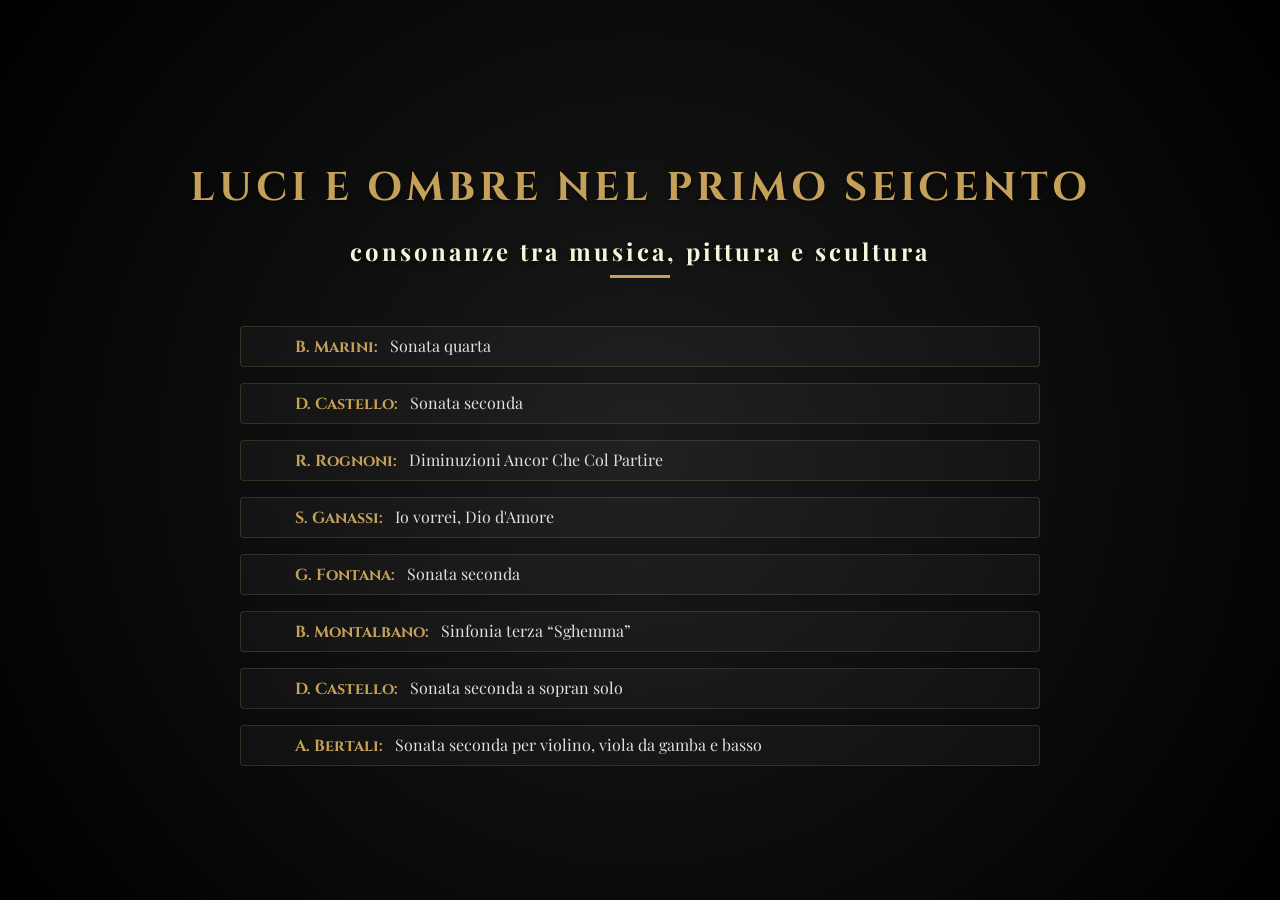
==== index.html @ 5bf4fe35 "first commit" ====
<!封装 id="main" class="presentation-menu">
<!DOCTYPE html>


<html lang="it">
<head>
  <meta charset="utf-8">
  <meta name="viewport" content="width=device-width, initial-scale=1, viewport-fit=cover">
  <title>Pittura Barocca – Presentazione Musicale</title>
  <link rel="preconnect" href="https://fonts.googleapis.com">
  <link rel="preconnect" href="https://fonts.gstatic.com" crossorigin>
  <link href="https://fonts.googleapis.com/css2?family=Cinzel:wght@400;700&family=Playfair+Display:ital,wght@0,400;1,700&display=swap" rel="stylesheet">
  
  <style>
    :root {
      --pergamena: #F5F5DC;
      --gold: #c5a059;
      --dark-bg: #0f0f0f;
      --text-color: #e0e0e0;
    }

    body {
      margin: 0;
      padding: 0;
      background: radial-gradient(circle at center, #1a1a1a 0%, #000 100%);
      color: var(--text-color);
      font-family: 'Playfair Display', serif;
      min-height: 100vh;
      display: flex;
      flex-direction: column;
      align-items: center;
      justify-content: center;
    }

    header {
      text-align: center;
      margin-bottom: 3rem;
    }

    h1 {
      font-family: 'Cinzel', serif;
      font-size: 2.5rem;
      letter-spacing: 4px;
      color: var(--gold);
      text-transform: uppercase;
      margin-bottom: 0.5rem;
      text-shadow: 0 2px 4px rgba(0,0,0,0.5);
    }

    h2 {
      font-family: 'Playfair Display', serif;
      font-size: 1.5rem;
      letter-spacing: 3px;
      color: var(--pergamena);
      text-transform: lowercase;
      margin-bottom: 0.5rem;
      text-shadow: 0 2px 4px rgba(0,0,0,0.5);
    }

    .divider {
      width: 60px;
      height: 3px;
      background-color: var(--gold);
      margin: 0 auto;
    }

    #main {
      width: 90%;
      max-width: 800px;
      display: grid;
      grid-template-columns: 1fr;
      gap: 1rem;
    }

    #main p {
      margin: 0;
      padding: 0;
    }

    #main a {
      display: block;
      padding: 0.5rem 2rem;
      color: var(--text-color);
      text-decoration: none;
      background: rgba(255, 255, 255, 0.03);
      border: 1px solid rgba(197, 160, 89, 0.2);
      border-radius: 4px;
      transition: all 0.4s cubic-bezier(0.25, 0.8, 0.25, 1);
      position: relative;
      overflow: hidden;
    }

    #main a:hover {
      background: rgba(197, 160, 89, 0.1);
      border-color: var(--gold);
      transform: translateX(10px);
      color: #fff;
    }

    #main a::before {
      content: '•';
      color: var(--gold);
      margin-right: 15px;
      opacity: 0;
      transition: opacity 0.3s;
    }

    #main a:hover::before {
      opacity: 1;
    }

    /* Effetto per il testo dell'autore */
    #main a b {
      color: var(--gold);
      font-family: 'Cinzel', serif;
      font-weight: 700;
      margin-right: 8px;
    }

    @media (max-width: 600px) {
      h1 { font-size: 1.8rem; }
      #main a { padding: 1rem; font-size: 0.9rem; }
    }
  </style>
</head>

<body>

<header>
  <h1>Luci e Ombre nel primo Seicento</h1>
  <h2>consonanze tra musica, pittura e scultura</h2>
  <div class="divider"></div>
</header>

<div id="main">
  <p><a href="index_1.html"><b>B. Marini:</b> Sonata quarta</a></p>
  <p><a href="index_2.html"><b>D. Castello:</b> Sonata seconda</a></p>
  <p><a href="index_3.html"><b>R. Rognoni:</b> Diminuzioni Ancor Che Col Partire</a></p>
  <p><a href="index_4.html"><b>S. Ganassi:</b> Io vorrei, Dio d'Amore</a></p>
  <p><a href="index_5.html"><b>G. Fontana:</b> Sonata seconda</a></p>
  <p><a href="index_6.html"><b>B. Montalbano:</b> Sinfonia terza “Sghemma”</a></p>
  <p><a href="index_7.html"><b>D. Castello:</b> Sonata seconda a sopran solo</a></p>
  <p><a href="index_8.html"><b>A. Bertali:</b> Sonata seconda per violino, viola da gamba e basso</a></p>
</div>

</body>
</html>
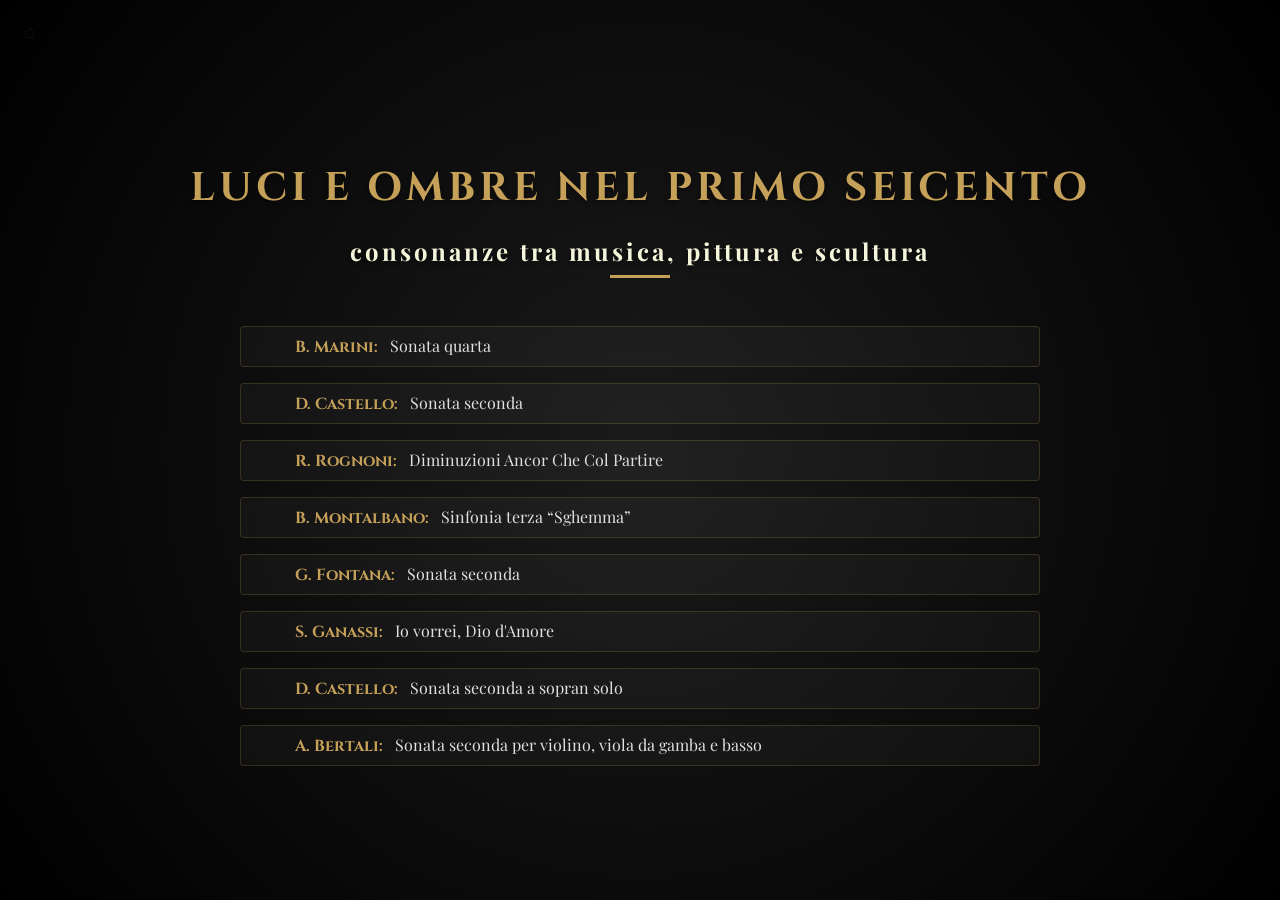
==== commit 1a519bc5: "re-order" ====
--- a/index.html
+++ b/index.html
@@ -121,11 +121,32 @@
       h1 { font-size: 1.8rem; }
       #main a { padding: 1rem; font-size: 0.9rem; }
     }
+    .to-main {
+        position: fixed;
+        top: 0;
+        left: 0;
+        width: 60px;   /* Area cliccabile */
+        height: 60px;
+        z-index: 9999; /* Sempre sopra tutto */
+        text-decoration: none;
+        display: flex;
+        align-items: center;
+        justify-content: center;
+        transition: opacity 0.3s ease;
+        opacity: 0.1;  /* Quasi invisibile */
+        color: var(--gold, #c5a059); /* Usa la variabile se l'hai definita, altrimenti un colore simile */
+        font-size: 1.2rem;
+    }
+    /* Diventa visibile solo quando ci passi sopra col mouse */
+    .to-main:hover {
+        opacity: 1;
+        background: rgba(0, 0, 0, 0.2); /* Un leggero velo per capire che è cliccabile */
+    }
   </style>
 </head>
 
 <body>
-
+<a href="main.png" class="to-main" title="main">&#8962;</a>
 <header>
   <h1>Luci e Ombre nel primo Seicento</h1>
   <h2>consonanze tra musica, pittura e scultura</h2>
@@ -136,9 +157,9 @@
   <p><a href="index_1.html"><b>B. Marini:</b> Sonata quarta</a></p>
   <p><a href="index_2.html"><b>D. Castello:</b> Sonata seconda</a></p>
   <p><a href="index_3.html"><b>R. Rognoni:</b> Diminuzioni Ancor Che Col Partire</a></p>
-  <p><a href="index_4.html"><b>S. Ganassi:</b> Io vorrei, Dio d'Amore</a></p>
+  <p><a href="index_4.html"><b>B. Montalbano:</b> Sinfonia terza “Sghemma”</a></p>
   <p><a href="index_5.html"><b>G. Fontana:</b> Sonata seconda</a></p>
-  <p><a href="index_6.html"><b>B. Montalbano:</b> Sinfonia terza “Sghemma”</a></p>
+  <p><a href="index_6.html"><b>S. Ganassi:</b> Io vorrei, Dio d'Amore</a></p>
   <p><a href="index_7.html"><b>D. Castello:</b> Sonata seconda a sopran solo</a></p>
   <p><a href="index_8.html"><b>A. Bertali:</b> Sonata seconda per violino, viola da gamba e basso</a></p>
 </div>
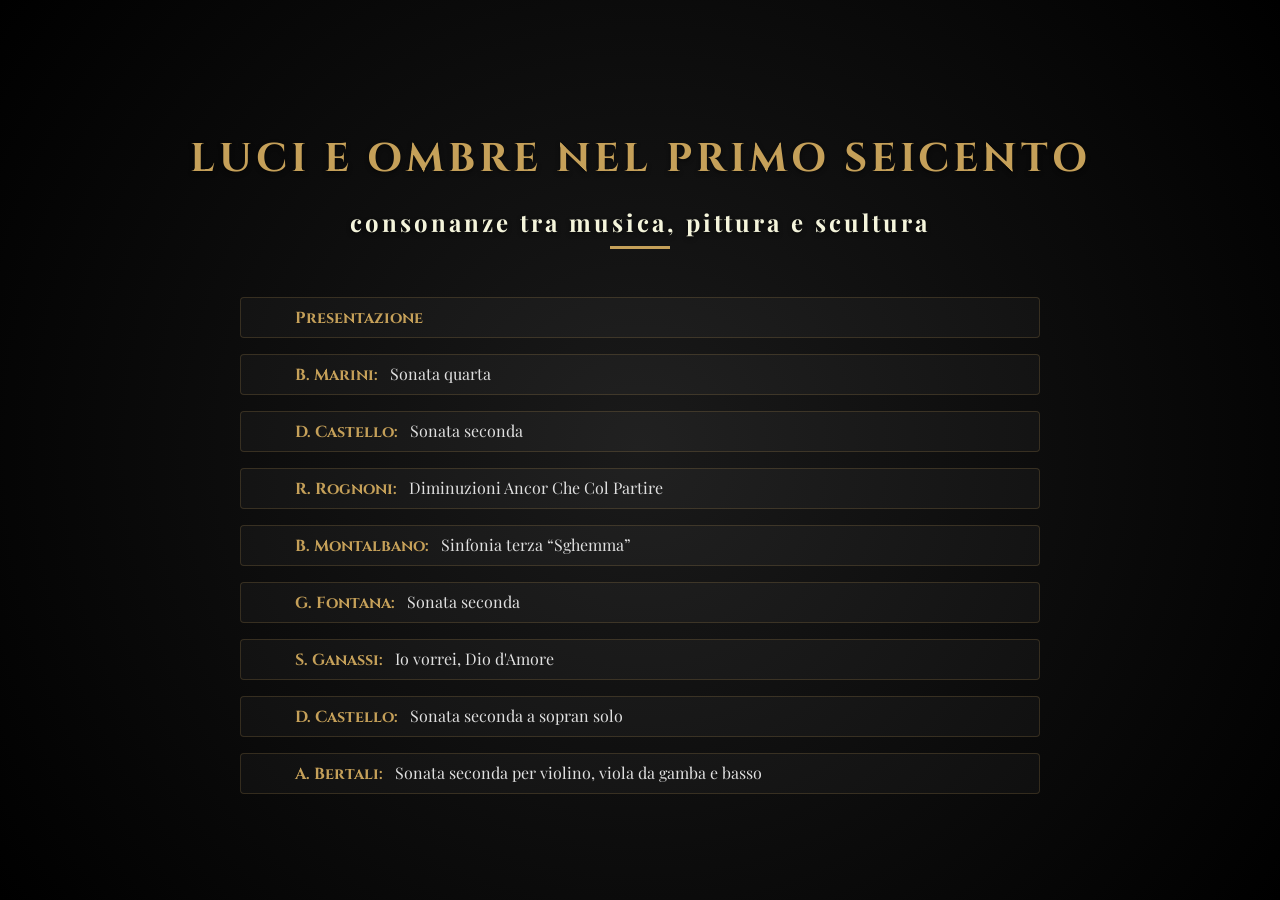
==== commit bfab7aa4: "split command and presentation" ====
--- a/index.html
+++ b/index.html
@@ -1,4 +1,3 @@
-<!封装 id="main" class="presentation-menu">
 <!DOCTYPE html>
 
 
@@ -121,32 +120,10 @@
       h1 { font-size: 1.8rem; }
       #main a { padding: 1rem; font-size: 0.9rem; }
     }
-    .to-main {
-        position: fixed;
-        top: 0;
-        left: 0;
-        width: 60px;   /* Area cliccabile */
-        height: 60px;
-        z-index: 9999; /* Sempre sopra tutto */
-        text-decoration: none;
-        display: flex;
-        align-items: center;
-        justify-content: center;
-        transition: opacity 0.3s ease;
-        opacity: 0.1;  /* Quasi invisibile */
-        color: var(--gold, #c5a059); /* Usa la variabile se l'hai definita, altrimenti un colore simile */
-        font-size: 1.2rem;
-    }
-    /* Diventa visibile solo quando ci passi sopra col mouse */
-    .to-main:hover {
-        opacity: 1;
-        background: rgba(0, 0, 0, 0.2); /* Un leggero velo per capire che è cliccabile */
-    }
   </style>
 </head>
 
 <body>
-<a href="main.png" class="to-main" title="main">&#8962;</a>
 <header>
   <h1>Luci e Ombre nel primo Seicento</h1>
   <h2>consonanze tra musica, pittura e scultura</h2>
@@ -154,6 +131,7 @@
 </header>
 
 <div id="main">
+  <p><a href="main.png"><b>Presentazione</b></a></p>
   <p><a href="index_1.html"><b>B. Marini:</b> Sonata quarta</a></p>
   <p><a href="index_2.html"><b>D. Castello:</b> Sonata seconda</a></p>
   <p><a href="index_3.html"><b>R. Rognoni:</b> Diminuzioni Ancor Che Col Partire</a></p>
@@ -164,5 +142,39 @@
   <p><a href="index_8.html"><b>A. Bertali:</b> Sonata seconda per violino, viola da gamba e basso</a></p>
 </div>
 
+<script>
+(function () {
+  var presentWin = null;
+
+  // Intercetta i click sui link delle presentazioni
+  document.querySelectorAll('#main a').forEach(function (link) {
+    link.addEventListener('click', function (e) {
+      e.preventDefault();
+      var url = this.href;
+      if (!presentWin || presentWin.closed) {
+        // Prima apertura: crea una nuova finestra popup
+        presentWin = window.open(url, 'presentazione', 'width=1280,height=720');
+      } else {
+        // Finestra già aperta: cambia solo la pagina e riporta il focus
+        presentWin.location.href = url;
+        presentWin.focus();
+      }
+    });
+  });
+
+  // Tasti su schermo 1 → comandi alla presentazione su schermo 2
+  document.addEventListener('keydown', function (e) {
+    if (!presentWin || presentWin.closed) return;
+    if (e.key === 'ArrowRight' || e.key === ' ' || e.key === 'PageDown') {
+      e.preventDefault();
+      presentWin.postMessage({ cmd: 'next' }, '*');
+    } else if (e.key === 'ArrowLeft' || e.key === 'PageUp') {
+      e.preventDefault();
+      presentWin.postMessage({ cmd: 'prev' }, '*');
+    }
+  });
+})();
+</script>
+
 </body>
 </html>
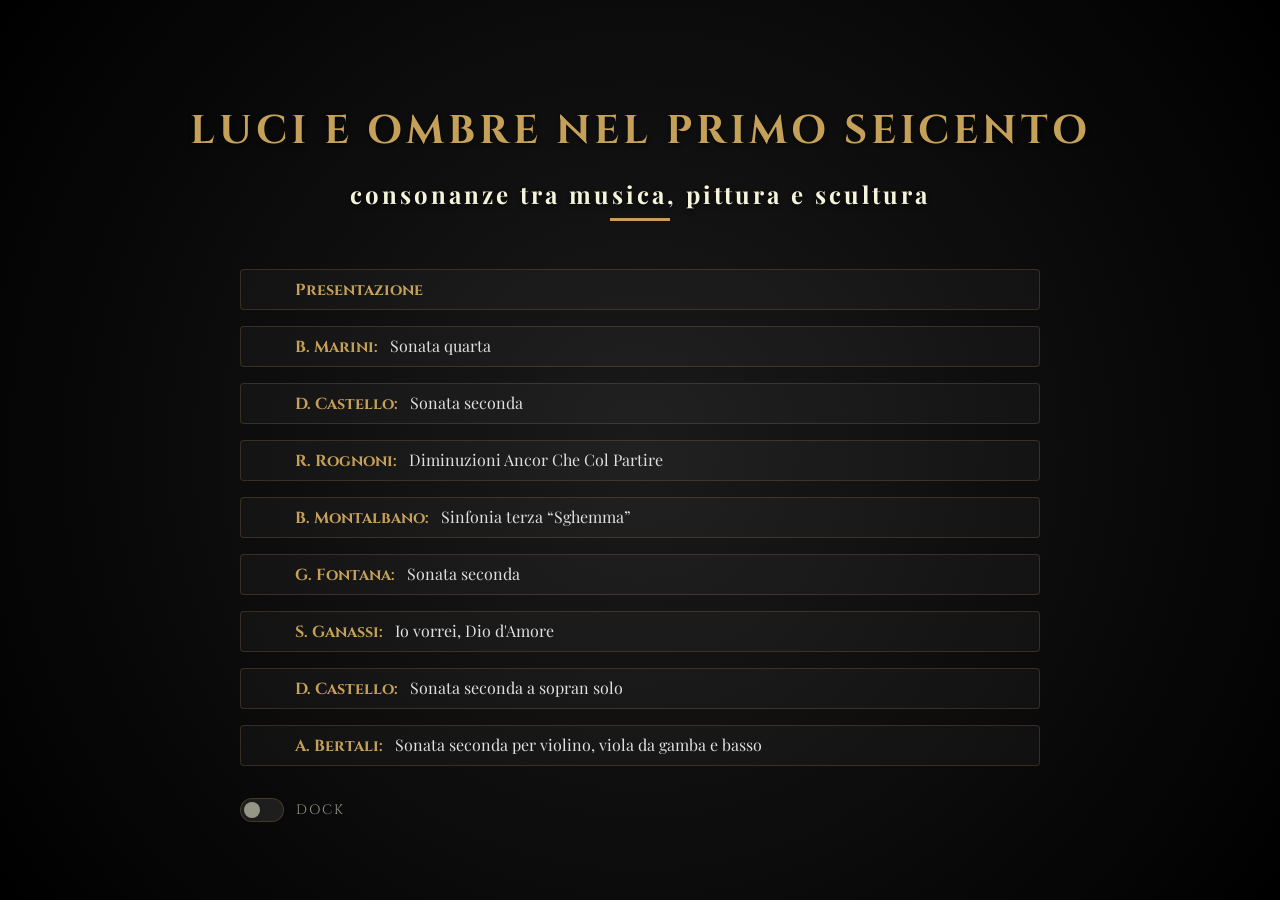
==== commit 5f89c4d5: "dock switch" ====
--- a/index.html
+++ b/index.html
@@ -120,6 +120,60 @@
       h1 { font-size: 1.8rem; }
       #main a { padding: 1rem; font-size: 0.9rem; }
     }
+
+    /* Switch pilotaggio remoto */
+    .remote-control {
+      width: 90%;
+      max-width: 800px;
+      margin-top: 2rem;
+      display: flex;
+      align-items: center;
+      gap: 0.75rem;
+      font-family: 'Cinzel', serif;
+      font-size: 0.85rem;
+      letter-spacing: 2px;
+      color: var(--pergamena);
+      opacity: 0.6;
+      transition: opacity 0.3s;
+    }
+    .remote-control:hover { opacity: 1; }
+    .remote-control label { cursor: pointer; text-transform: uppercase; }
+
+    .toggle-switch {
+      position: relative;
+      width: 44px;
+      height: 24px;
+      flex-shrink: 0;
+    }
+    .toggle-switch input { opacity: 0; width: 0; height: 0; }
+    .toggle-track {
+      position: absolute;
+      inset: 0;
+      background: rgba(255,255,255,0.15);
+      border: 1px solid rgba(197,160,89,0.4);
+      border-radius: 24px;
+      cursor: pointer;
+      transition: background 0.3s;
+    }
+    .toggle-track::after {
+      content: '';
+      position: absolute;
+      top: 3px;
+      left: 3px;
+      width: 16px;
+      height: 16px;
+      border-radius: 50%;
+      background: var(--pergamena);
+      transition: transform 0.3s;
+    }
+    .toggle-switch input:checked + .toggle-track {
+      background: rgba(197,160,89,0.35);
+      border-color: var(--gold);
+    }
+    .toggle-switch input:checked + .toggle-track::after {
+      transform: translateX(20px);
+      background: var(--gold);
+    }
   </style>
 </head>
 
@@ -142,6 +196,14 @@
   <p><a href="index_8.html"><b>A. Bertali:</b> Sonata seconda per violino, viola da gamba e basso</a></p>
 </div>
 
+<div class="remote-control">
+  <label class="toggle-switch" for="remoteToggle">
+    <input type="checkbox" id="remoteToggle">
+    <span class="toggle-track"></span>
+  </label>
+  <label for="remoteToggle">Dock</label>
+</div>
+
 <script>
 (function () {
   var presentWin = null;
@@ -149,6 +211,7 @@
   // Intercetta i click sui link delle presentazioni
   document.querySelectorAll('#main a').forEach(function (link) {
     link.addEventListener('click', function (e) {
+      if (!document.getElementById('remoteToggle').checked) return; // navigazione normale
       e.preventDefault();
       var url = this.href;
       if (!presentWin || presentWin.closed) {
@@ -162,14 +225,17 @@
     });
   });
 
-  // Tasti su schermo 1 → comandi alla presentazione su schermo 2
+  // Tasti su schermo 1 → comandi alla presentazione su schermo 2 (solo con toggle ON)
   document.addEventListener('keydown', function (e) {
+    if (!document.getElementById('remoteToggle').checked) return;
     if (!presentWin || presentWin.closed) return;
+    var isNavKey = e.key === 'ArrowRight' || e.key === ' ' || e.key === 'PageDown' ||
+                  e.key === 'ArrowLeft'  || e.key === 'PageUp';
+    if (!isNavKey) return;
+    e.preventDefault();
     if (e.key === 'ArrowRight' || e.key === ' ' || e.key === 'PageDown') {
-      e.preventDefault();
       presentWin.postMessage({ cmd: 'next' }, '*');
-    } else if (e.key === 'ArrowLeft' || e.key === 'PageUp') {
-      e.preventDefault();
+    } else {
       presentWin.postMessage({ cmd: 'prev' }, '*');
     }
   });
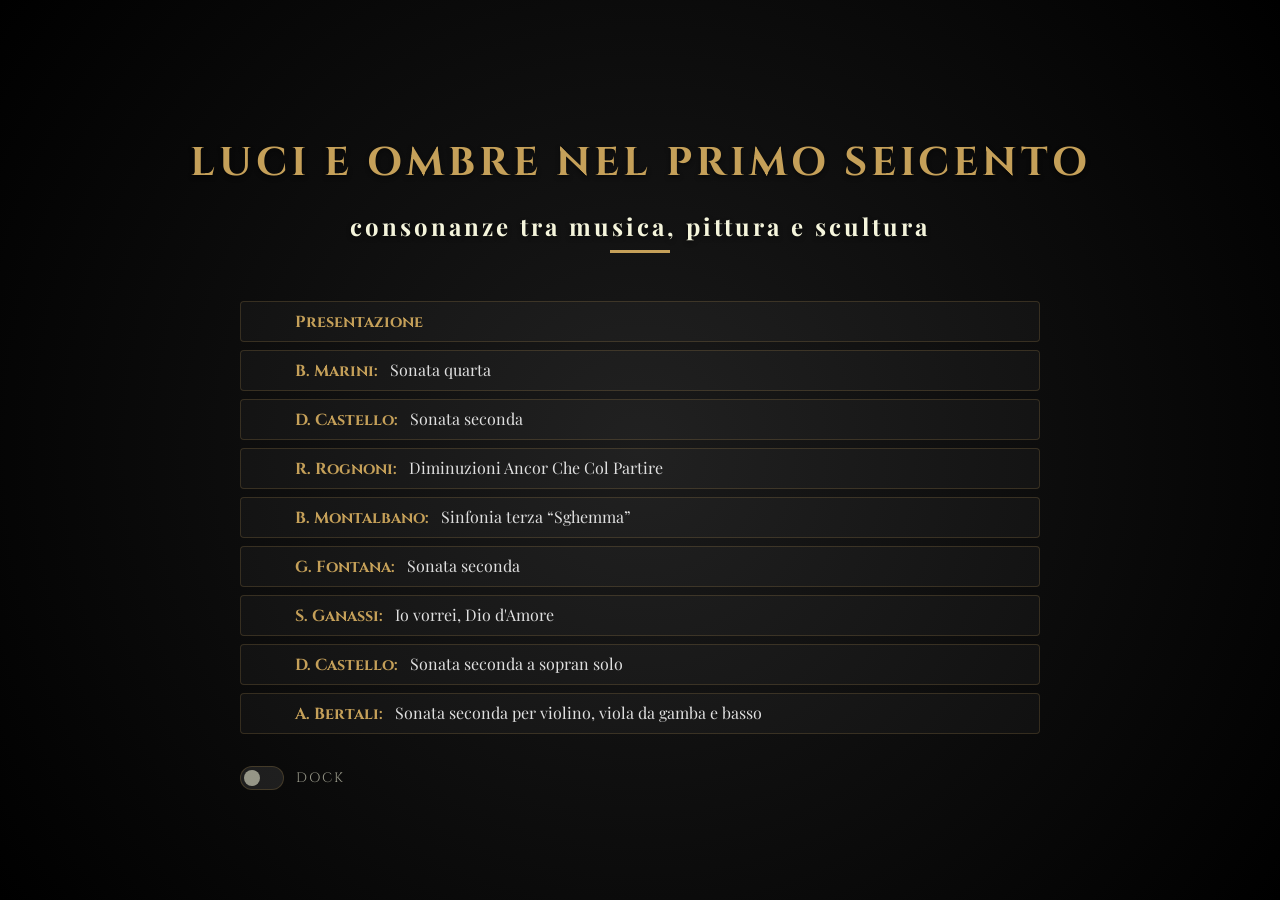
==== commit 30573b00: "refinements" ====
--- a/index.html
+++ b/index.html
@@ -68,7 +68,7 @@
       max-width: 800px;
       display: grid;
       grid-template-columns: 1fr;
-      gap: 1rem;
+      gap: 0.5rem;
     }
 
     #main p {
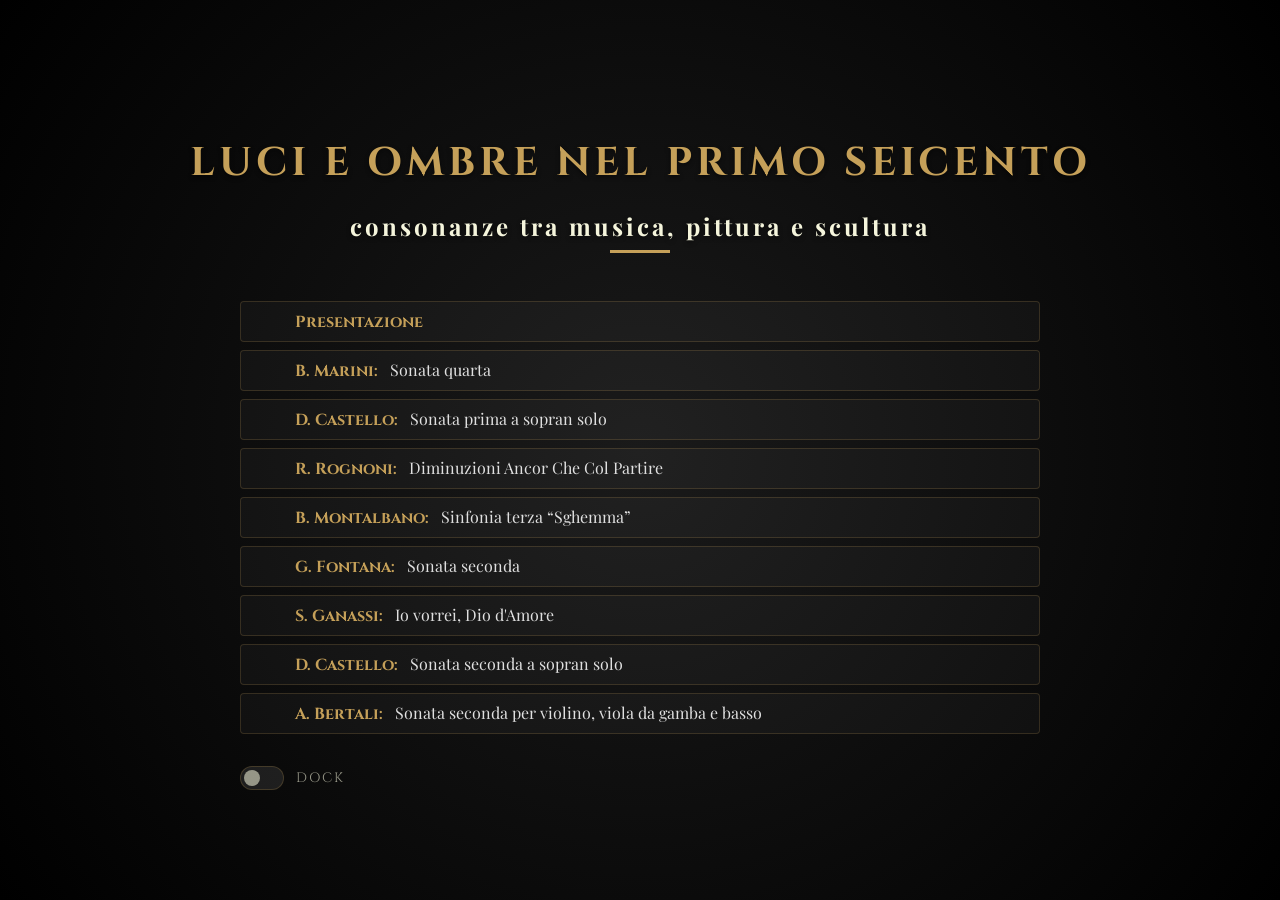
==== commit 64cc5b7f: "fix legenda" ====
--- a/index.html
+++ b/index.html
@@ -187,7 +187,7 @@
 <div id="main">
   <p><a href="main.png"><b>Presentazione</b></a></p>
   <p><a href="index_1.html"><b>B. Marini:</b> Sonata quarta</a></p>
-  <p><a href="index_2.html"><b>D. Castello:</b> Sonata seconda</a></p>
+  <p><a href="index_2.html"><b>D. Castello:</b> Sonata prima a sopran solo</a></p>
   <p><a href="index_3.html"><b>R. Rognoni:</b> Diminuzioni Ancor Che Col Partire</a></p>
   <p><a href="index_4.html"><b>B. Montalbano:</b> Sinfonia terza “Sghemma”</a></p>
   <p><a href="index_5.html"><b>G. Fontana:</b> Sonata seconda</a></p>
